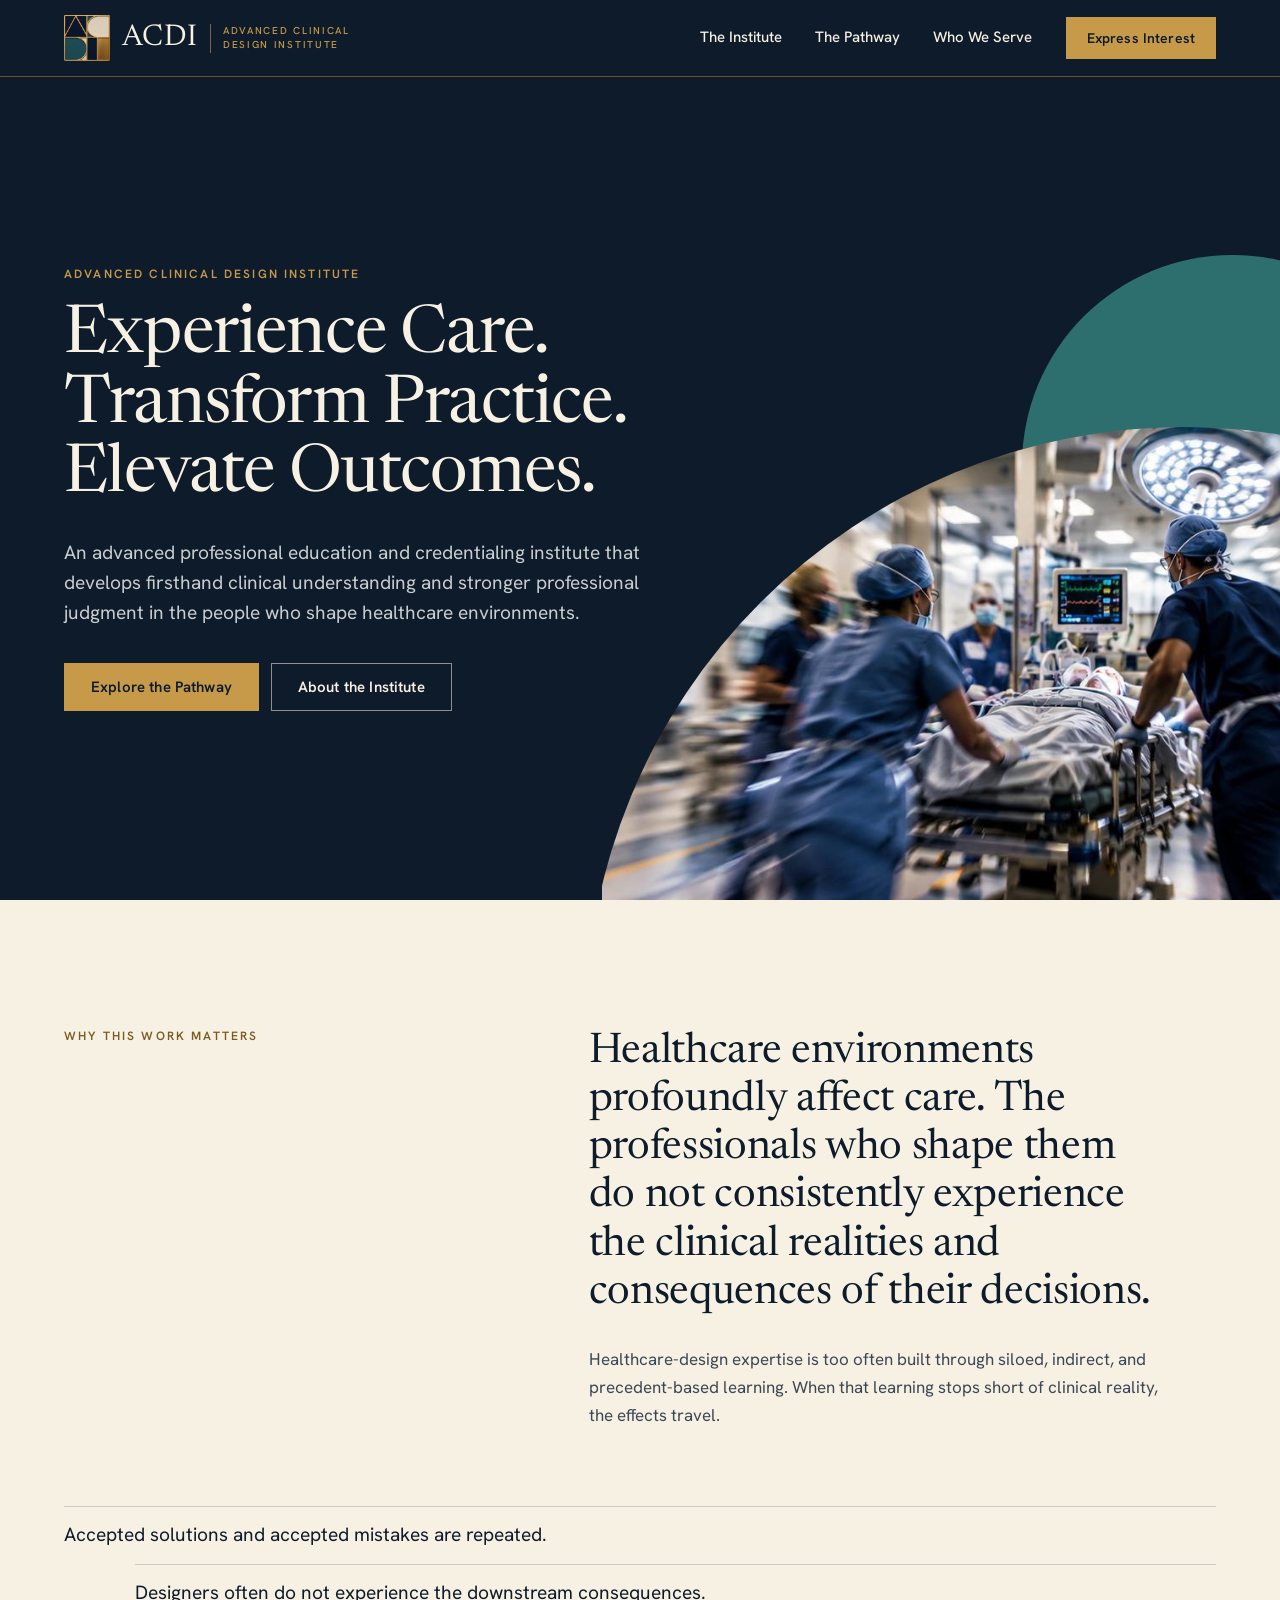
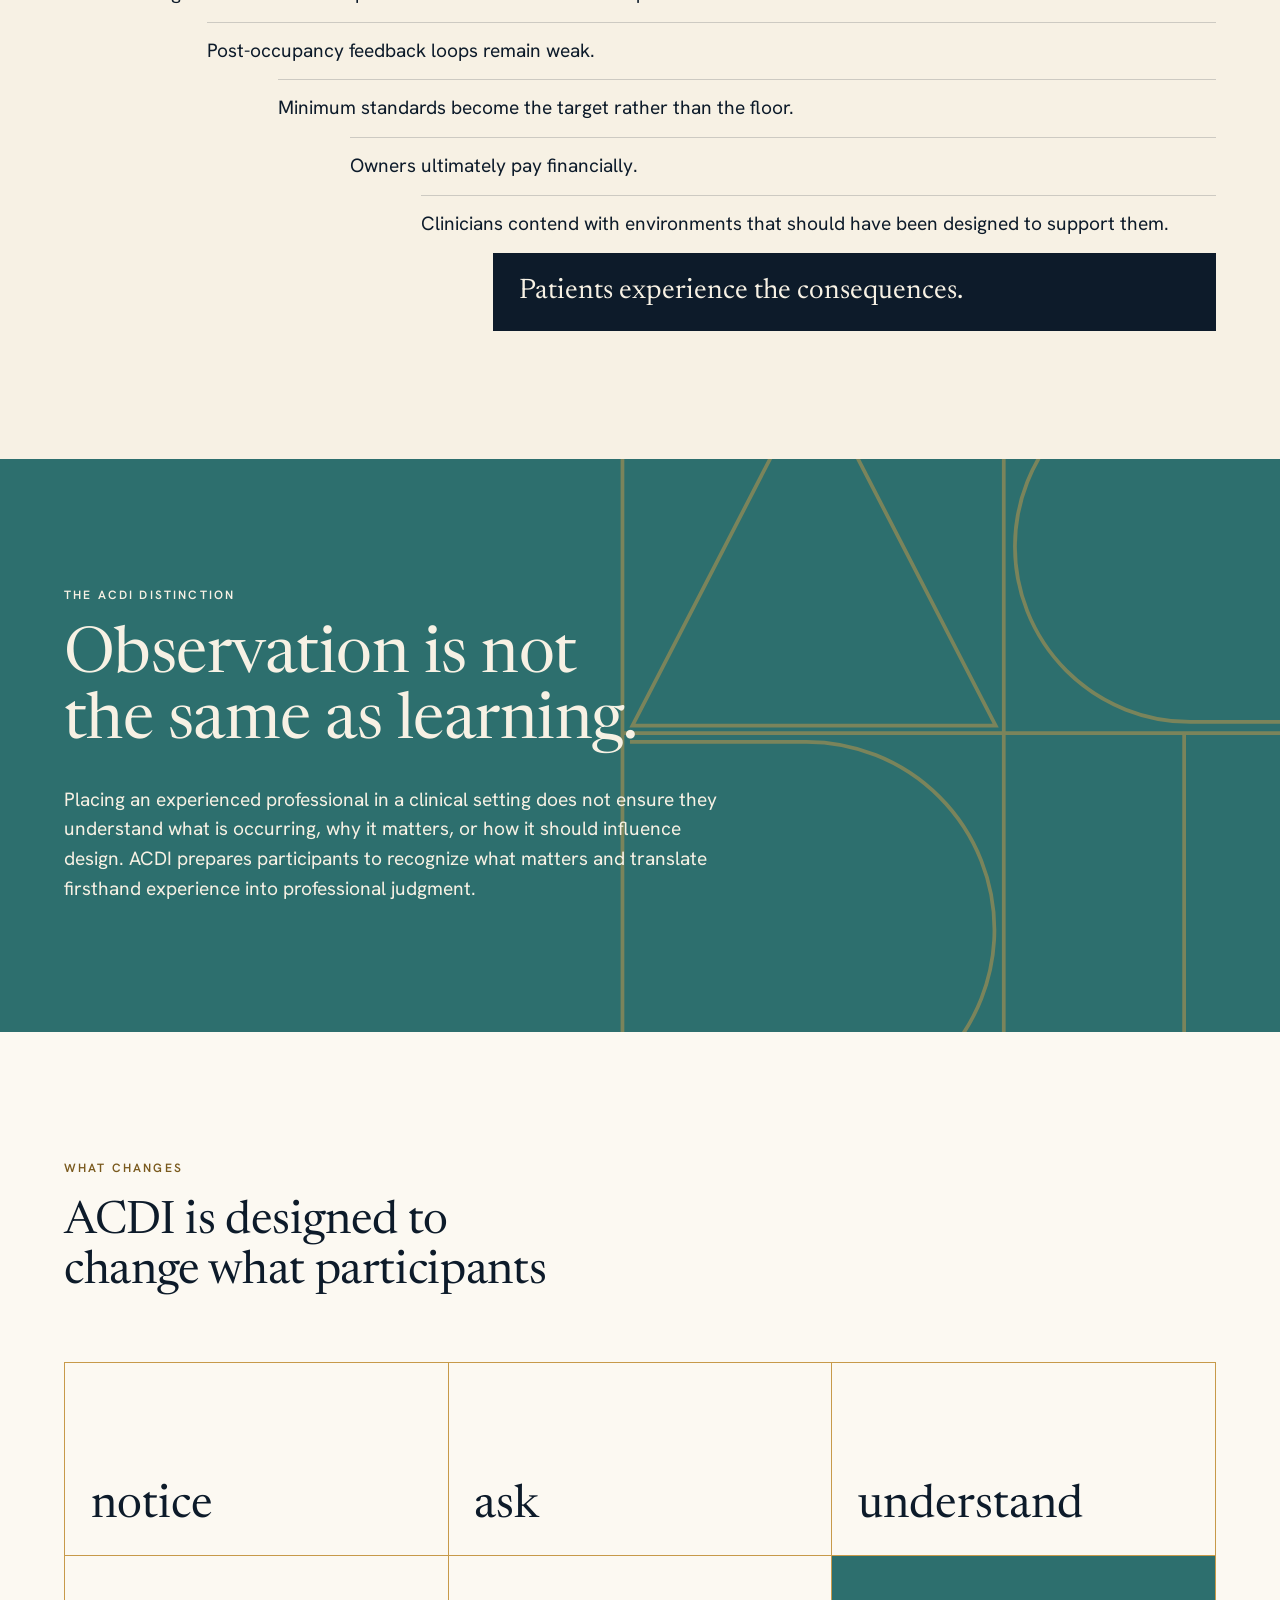
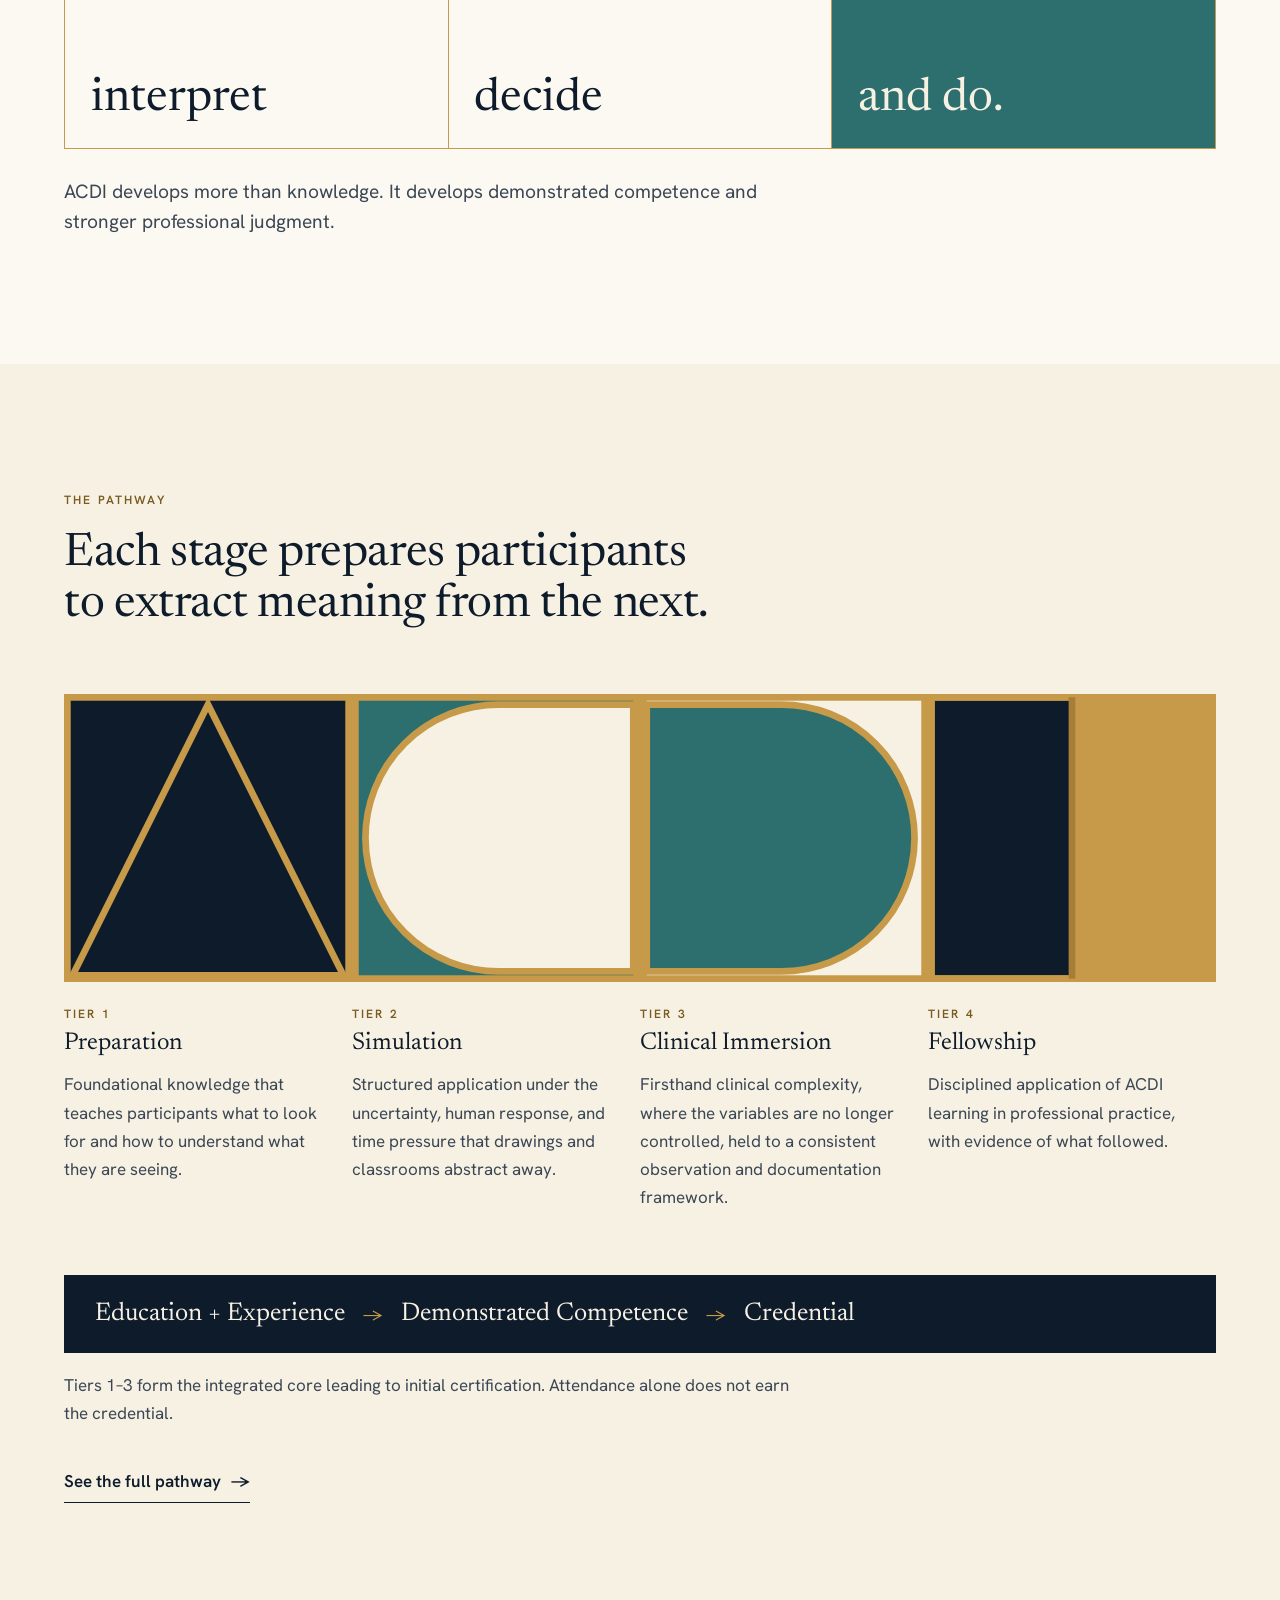
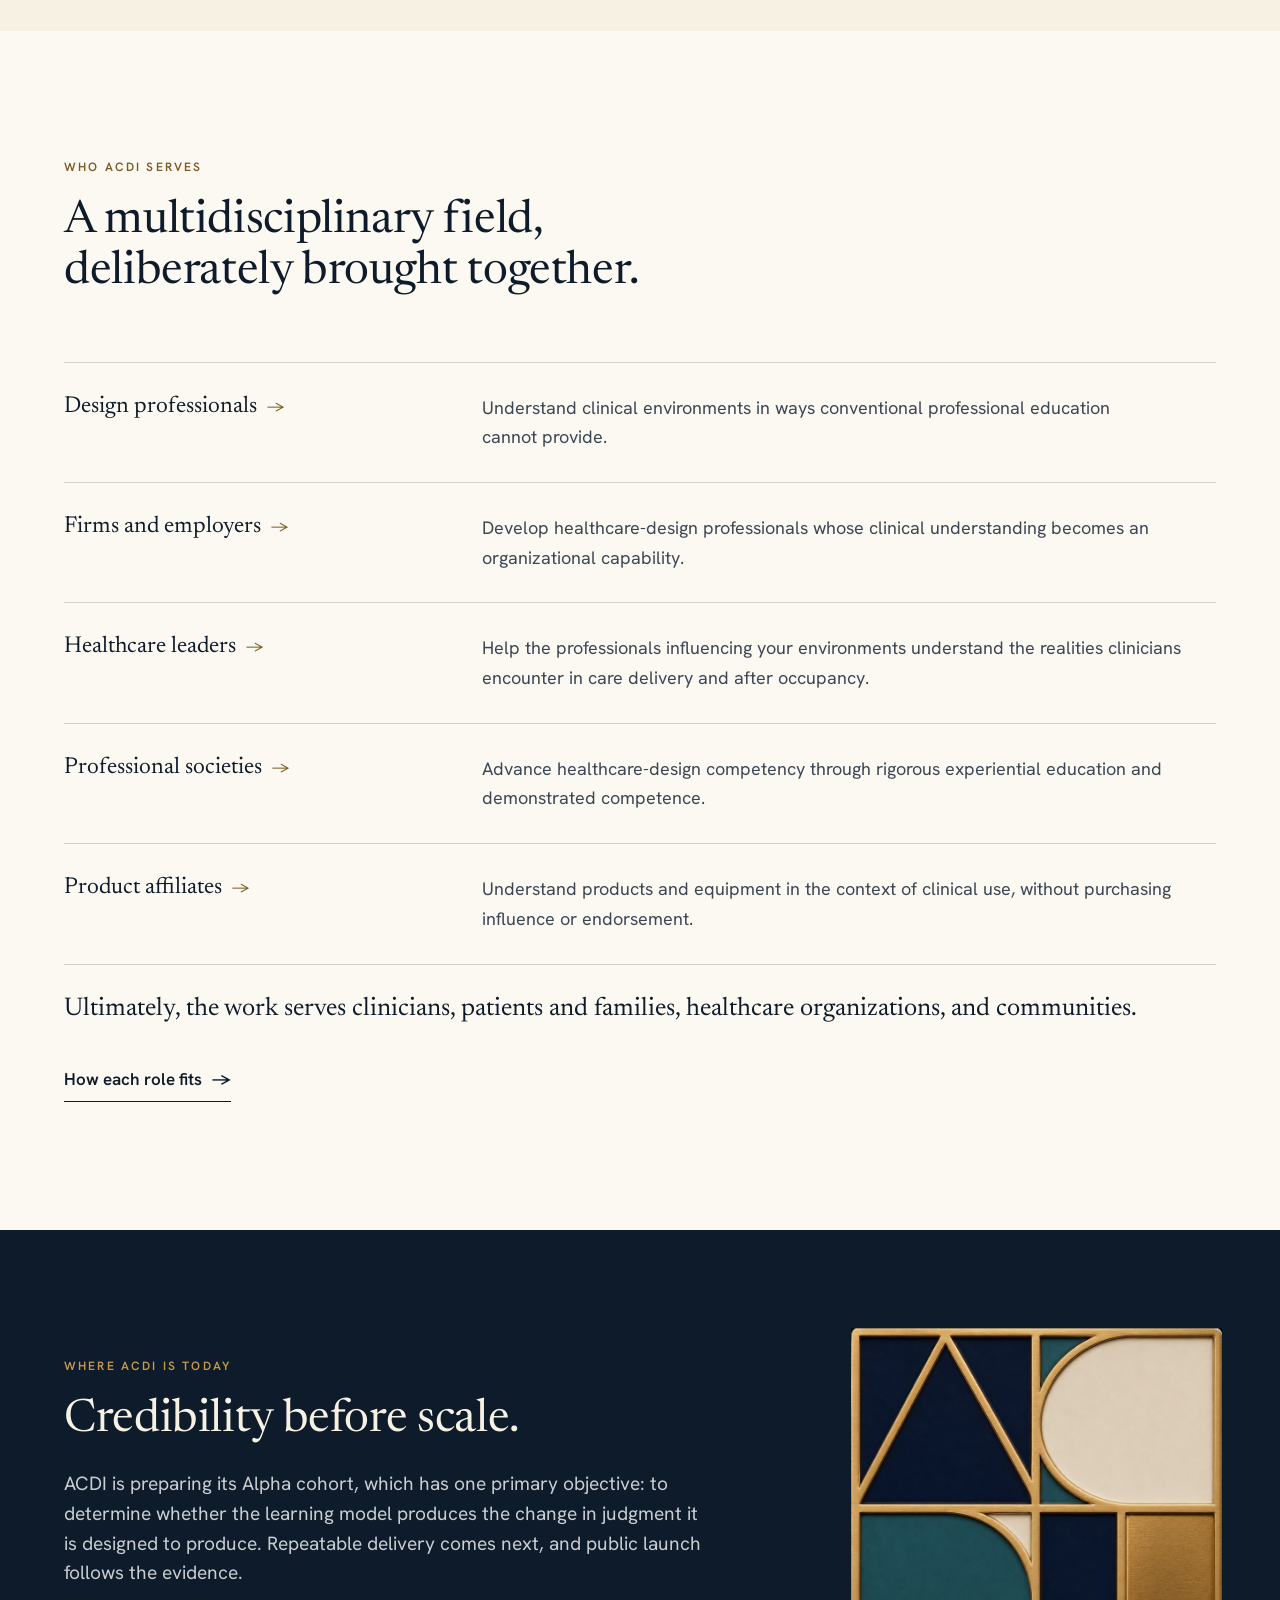
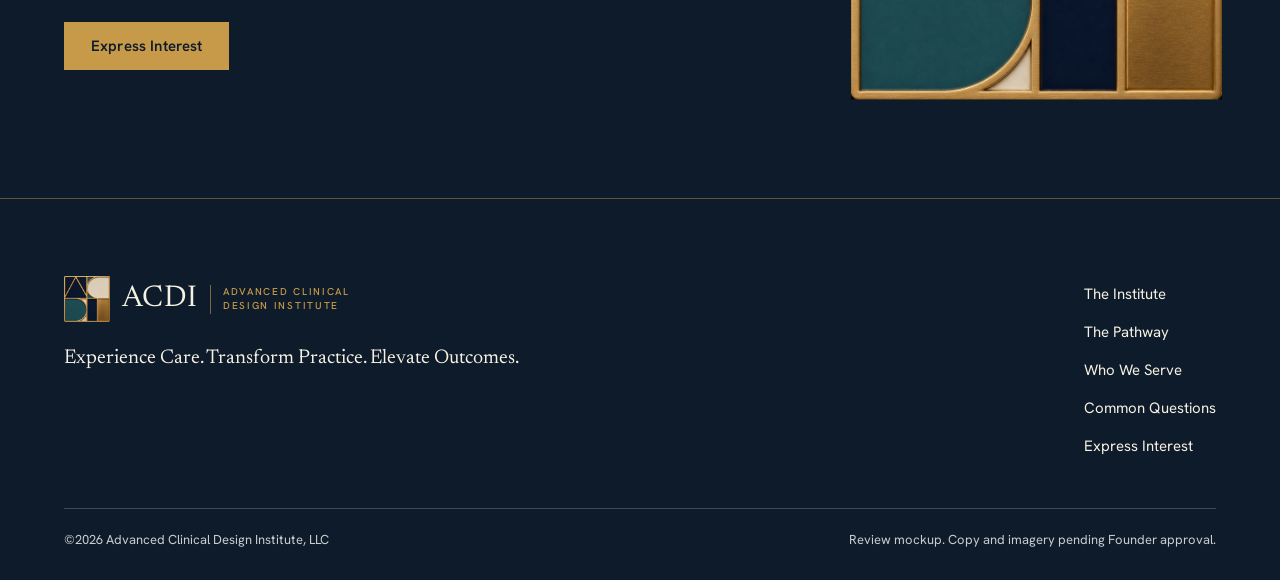
==== index.html @ 45bb272f "Add ACDI website review mockup Five-page static site built from the ACDI brand identity packet: home" ====
<!doctype html>
<html lang="en">
<head>
  <meta charset="utf-8">
  <meta name="viewport" content="width=device-width, initial-scale=1">
  <title>ACDI | Advanced Clinical Design Institute</title>
  <meta name="description" content="ACDI is an advanced professional education and credentialing institute that develops firsthand clinical understanding and stronger professional judgment in the people who shape healthcare environments.">
  <meta name="robots" content="noindex">
  <meta name="theme-color" content="#0D1B2A">
  <meta property="og:type" content="website">
  <meta property="og:site_name" content="Advanced Clinical Design Institute">
  <meta property="og:title" content="ACDI | Advanced Clinical Design Institute">
  <meta property="og:description" content="ACDI is an advanced professional education and credentialing institute that develops firsthand clinical understanding and stronger professional judgment in the people who shape healthcare environments.">
  <link rel="icon" href="assets/img/favicon-64.png" type="image/png">
  <link rel="apple-touch-icon" href="assets/img/apple-touch-icon.png">
  <link rel="preconnect" href="https://fonts.googleapis.com">
  <link rel="preconnect" href="https://fonts.gstatic.com" crossorigin>
  <link rel="stylesheet" href="https://fonts.googleapis.com/css2?family=Hanken+Grotesk:wght@400;500;600&family=Newsreader:opsz,wght@6..72,300..500&display=swap">
  <link rel="stylesheet" href="assets/css/site.css">
</head>
<body>
  <a class="skip" href="#main">Skip to content</a>

  <header class="site-head">
    <div class="wrap site-head__in">
      <a class="lockup" href="index.html" aria-label="ACDI, Advanced Clinical Design Institute, home">
        <img src="assets/img/acdi-mark-144.png" alt="" width="46" height="46">
        <span class="lockup__word">ACDI</span>
        <span class="lockup__desc">Advanced Clinical<br>Design Institute</span>
      </a>
      <button class="nav-toggle" type="button" aria-expanded="false" aria-controls="nav">Menu</button>
      <nav id="nav" class="nav" aria-label="Primary">
        <a href="institute.html">The Institute</a>
        <a href="pathway.html">The Pathway</a>
        <a href="who-we-serve.html">Who We Serve</a>
        <a class="btn btn--brass" href="get-involved.html">Express Interest</a>
      </nav>
    </div>
  </header>

  <main id="main">
    <section class="hero">
      <div class="wrap hero__in">
        <div class="hero__copy">
          <p class="eyebrow">Advanced Clinical Design Institute</p>
          <h1><span>Experience Care.</span> <span>Transform Practice.</span> <span>Elevate Outcomes.</span></h1>
          <p class="lead">An advanced professional education and credentialing institute that develops firsthand clinical understanding and stronger professional judgment in the people who shape healthcare environments.</p>
          <div class="btn-row">
            <a class="btn btn--brass" href="pathway.html">Explore the Pathway</a>
            <a class="btn btn--ghost" href="institute.html">About the Institute</a>
          </div>
        </div>
      </div>
      <div class="hero__art">
        <span class="hero__arc"></span>
        <img class="hero__photo" src="assets/img/hero-clinical.jpg" width="801" height="568" fetchpriority="high" alt="A clinical team moves a patient on a stretcher through a busy hospital unit.">
      </div>
    </section>

    <section class="section">
      <div class="wrap">
        <div class="split">
          <p class="eyebrow">Why this work matters</p>
          <div>
            <p class="statement">Healthcare environments profoundly affect care. The professionals who shape them do not consistently experience the clinical realities and consequences of their decisions.</p>
            <p class="why__intro body-soft">Healthcare-design expertise is too often built through siloed, indirect, and precedent-based learning. When that learning stops short of clinical reality, the effects travel.</p>
          </div>
        </div>
        <ol class="cascade" aria-label="How the gap carries through to patients">
          <li style="--i:0">Accepted solutions and accepted mistakes are repeated.</li>
          <li style="--i:1">Designers often do not experience the downstream consequences.</li>
          <li style="--i:2">Post-occupancy feedback loops remain weak.</li>
          <li style="--i:3">Minimum standards become the target rather than the floor.</li>
          <li style="--i:4">Owners ultimately pay financially.</li>
          <li style="--i:5">Clinicians contend with environments that should have been designed to support them.</li>
          <li style="--i:6">Patients experience the consequences.</li>
        </ol>
      </div>
    </section>

    <section class="section section--teal observe">
      <div class="wrap">
        <div class="observe__in">
          <p class="eyebrow">The ACDI distinction</p>
          <h2>Observation is not the same as learning.</h2>
          <p class="lead">Placing an experienced professional in a clinical setting does not ensure they understand what is occurring, why it matters, or how it should influence design. ACDI prepares participants to recognize what matters and translate firsthand experience into professional judgment.</p>
        </div>
      </div>
    </section>

    <section class="section section--paper">
      <div class="wrap">
        <div class="section-head">
          <p class="eyebrow">What changes</p>
          <h2>ACDI is designed to change what participants</h2>
        </div>
        <ul class="verbs">
          <li>notice</li>
          <li>ask</li>
          <li>understand</li>
          <li>interpret</li>
          <li>decide</li>
          <li>and do.</li>
        </ul>
        <p class="verbs-note lead body-soft">ACDI develops more than knowledge. It develops demonstrated competence and stronger professional judgment.</p>
      </div>
    </section>

    <section class="section">
      <div class="wrap">
        <div class="section-head">
          <p class="eyebrow">The pathway</p>
          <h2>Each stage prepares participants to extract meaning from the next.</h2>
        </div>
        <ol class="tiers">
          <li class="tier">
            <a class="tier__link" href="pathway.html#tier-1">
              <img class="tier__shape" src="assets/img/shape-a.svg" alt="" width="600" height="600">
              <span class="tier__body">
              <span class="tier__num">Tier 1</span>
              <span class="tier__name">Preparation</span>
              <span class="tier__text body-soft">Foundational knowledge that teaches participants what to look for and how to understand what they are seeing.</span>
            </span>
            </a>
          </li>
          <li class="tier">
            <a class="tier__link" href="pathway.html#tier-2">
              <img class="tier__shape" src="assets/img/shape-c.svg" alt="" width="600" height="600">
              <span class="tier__body">
              <span class="tier__num">Tier 2</span>
              <span class="tier__name">Simulation</span>
              <span class="tier__text body-soft">Structured application under the uncertainty, human response, and time pressure that drawings and classrooms abstract away.</span>
            </span>
            </a>
          </li>
          <li class="tier">
            <a class="tier__link" href="pathway.html#tier-3">
              <img class="tier__shape" src="assets/img/shape-d.svg" alt="" width="600" height="600">
              <span class="tier__body">
              <span class="tier__num">Tier 3</span>
              <span class="tier__name">Clinical Immersion</span>
              <span class="tier__text body-soft">Firsthand clinical complexity, where the variables are no longer controlled, held to a consistent observation and documentation framework.</span>
            </span>
            </a>
          </li>
          <li class="tier">
            <a class="tier__link" href="pathway.html#tier-4">
              <img class="tier__shape" src="assets/img/shape-i.svg" alt="" width="600" height="600">
              <span class="tier__body">
              <span class="tier__num">Tier 4</span>
              <span class="tier__name">Fellowship</span>
              <span class="tier__text body-soft">Disciplined application of ACDI learning in professional practice, with evidence of what followed.</span>
            </span>
            </a>
          </li>
        </ol>
        <p class="formula" aria-label="Education plus experience leads to demonstrated competence, which leads to the credential.">
          <span>Education + Experience</span> <i aria-hidden="true">→</i> <span>Demonstrated Competence</span> <i aria-hidden="true">→</i> <span>Credential</span>
        </p>
        <p class="formula-note body-soft">Tiers 1–3 form the integrated core leading to initial certification. Attendance alone does not earn the credential.</p>
        <p class="more"><a class="link-arrow" href="pathway.html">See the full pathway</a></p>
      </div>
    </section>

    <section class="section section--paper">
      <div class="wrap">
        <div class="section-head">
          <p class="eyebrow">Who ACDI serves</p>
          <h2>A multidisciplinary field, deliberately brought together.</h2>
        </div>
        <ul class="rows rows--linked">
          <li><h3><a href="who-we-serve.html#participants">Design professionals</a></h3><p>Understand clinical environments in ways conventional professional education cannot provide.</p></li>
          <li><h3><a href="who-we-serve.html#firms">Firms and employers</a></h3><p>Develop healthcare-design professionals whose clinical understanding becomes an organizational capability.</p></li>
          <li><h3><a href="who-we-serve.html#healthcare">Healthcare leaders</a></h3><p>Help the professionals influencing your environments understand the realities clinicians encounter in care delivery and after occupancy.</p></li>
          <li><h3><a href="who-we-serve.html#societies">Professional societies</a></h3><p>Advance healthcare-design competency through rigorous experiential education and demonstrated competence.</p></li>
          <li><h3><a href="who-we-serve.html#affiliates">Product affiliates</a></h3><p>Understand products and equipment in the context of clinical use, without purchasing influence or endorsement.</p></li>
        </ul>
        <p class="ultimately">Ultimately, the work serves clinicians, patients and families, healthcare organizations, and communities.</p>
        <p class="more"><a class="link-arrow" href="who-we-serve.html">How each role fits</a></p>
      </div>
    </section>

    <section class="section section--navy closing">
      <div class="wrap">
        <div class="closing__in">
          <p class="eyebrow">Where ACDI is today</p>
          <h2>Credibility before scale.</h2>
          <p class="lead">ACDI is preparing its Alpha cohort, which has one primary objective: to determine whether the learning model produces the change in judgment it is designed to produce. Repeatable delivery comes next, and public launch follows the evidence.</p>
          <div class="btn-row">
            <a class="btn btn--brass" href="get-involved.html">Express Interest</a>
          </div>
        </div>
      </div>
      <img class="closing__mark" src="assets/img/acdi-mark-840.jpg" alt="" width="840" height="840" loading="lazy" decoding="async">
    </section>
  </main>

  <footer class="site-foot">
    <div class="wrap">
      <div class="site-foot__top">
        <div>
          <a class="lockup" href="index.html" aria-label="ACDI, Advanced Clinical Design Institute, home">
            <img src="assets/img/acdi-mark-144.png" alt="" width="46" height="46" loading="lazy" decoding="async">
            <span class="lockup__word">ACDI</span>
            <span class="lockup__desc">Advanced Clinical<br>Design Institute</span>
          </a>
          <p class="site-foot__line">Experience Care. Transform Practice. Elevate Outcomes.</p>
        </div>
        <nav aria-label="Footer">
          <ul>
            <li><a href="institute.html">The Institute</a></li>
            <li><a href="pathway.html">The Pathway</a></li>
            <li><a href="who-we-serve.html">Who We Serve</a></li>
            <li><a href="pathway.html#questions">Common Questions</a></li>
            <li><a href="get-involved.html">Express Interest</a></li>
          </ul>
        </nav>
      </div>
      <div class="site-foot__legal">
        <p>©2026 Advanced Clinical Design Institute, LLC</p>
        <p>Review mockup. Copy and imagery pending Founder approval.</p>
      </div>
    </div>
  </footer>

  <script src="assets/js/site.js"></script>
</body>
</html>
---- assets/css/site.css ----
/* ACDI review mockup. Palette from the Brand Identity Hand-Off Packet, section 4. */
:root {
  --navy: #0D1B2A;
  --teal: #2D6F6E;
  --ivory: #F7F1E4;
  --brass: #C79A4A;

  /* Accessibility companions: brass and ivory text fail contrast on some fields. */
  --brass-ink: #7A5A1E;      /* brass-family text on ivory */
  --paper: #FCF9F2;          /* lighter ivory for alternating fields */
  --ink-soft: #3B4754;       /* body text on ivory */
  --ivory-soft: #C9CDD0;     /* body text on navy */
  --rule-light: rgba(13, 27, 42, .18);
  --rule-dark: rgba(247, 241, 228, .22);

  --serif: "Newsreader", "Iowan Old Style", Georgia, serif;
  --sans: "Hanken Grotesk", "Helvetica Neue", Arial, sans-serif;

  --gutter: clamp(20px, 5vw, 72px);
  --section: clamp(64px, 10vw, 148px);
  --head-h: 76px;
}

*, *::before, *::after { box-sizing: border-box; }
html { -webkit-text-size-adjust: 100%; scroll-padding-top: calc(var(--head-h) + 28px); }
html:has(.subnav) { scroll-padding-top: calc(var(--head-h) + 50px); }
@media (prefers-reduced-motion: no-preference) { html { scroll-behavior: smooth; } }
a, button, summary, select { touch-action: manipulation; }
body {
  margin: 0;
  background: var(--ivory);
  color: var(--navy);
  font: 400 1.0625rem/1.65 var(--sans);
  -webkit-font-smoothing: antialiased;
}
img, svg { display: block; max-width: 100%; height: auto; }
a { color: inherit; }
:focus-visible { outline: 3px solid var(--brass); outline-offset: 3px; }

h1, h2, h3, p, ol, ul, dl, dd, figure, blockquote { margin: 0; }
ol, ul { padding: 0; list-style: none; }
h1, h2, h3 { font-family: var(--serif); font-weight: 400; text-wrap: balance; }
h1 { font-size: clamp(2.6rem, 5.2vw, 4.75rem); line-height: 1.04; letter-spacing: -.012em; }
h2 { font-size: clamp(2rem, 3.6vw, 3.25rem); line-height: 1.1; letter-spacing: -.008em; }
h3 { font-size: clamp(1.375rem, 1.9vw, 1.625rem); line-height: 1.2; }
p { text-wrap: pretty; }

.wrap { width: 100%; max-width: 1360px; margin-inline: auto; padding-inline: var(--gutter); }
.section { padding-block: var(--section); }
.section--paper { background: var(--paper); }
.section--navy { background: var(--navy); color: var(--ivory); }
.section--teal { background: var(--teal); color: var(--ivory); }

.eyebrow {
  font: 600 .75rem/1.4 var(--sans);
  letter-spacing: .18em;
  text-transform: uppercase;
  color: var(--brass-ink);
}
.section--navy .eyebrow, .hero .eyebrow, .page-head .eyebrow { color: var(--brass); }
.section--teal .eyebrow { color: var(--ivory); }
.eyebrow + h1, .eyebrow + h2 { margin-top: 20px; }

.lead { font-size: clamp(1.125rem, 1.5vw, 1.3125rem); line-height: 1.55; }
.body-soft { color: var(--ink-soft); }
.section--navy .body-soft { color: var(--ivory-soft); }
.stack > * + * { margin-top: 1.1em; }

.skip {
  position: absolute; left: 16px; top: -60px; z-index: 100;
  padding: 10px 16px; background: var(--brass); color: var(--navy); font-weight: 600;
}
.skip:focus { top: 12px; }

/* Buttons */
.btn {
  display: inline-flex; align-items: center; justify-content: center;
  min-height: 48px; padding: 12px 26px;
  border: 1px solid transparent;
  font: 600 .9375rem/1.2 var(--sans); letter-spacing: .01em;
  text-decoration: none; cursor: pointer;
  transition: background-color .18s ease, color .18s ease, border-color .18s ease;
}
.btn:active { transform: translateY(1px); }
.btn--brass { background: var(--brass); color: var(--navy); }
.btn--ghost { border-color: rgba(247, 241, 228, .55); color: var(--ivory); }
.btn--navy { background: var(--navy); color: var(--ivory); }
.btn-row { display: flex; flex-wrap: wrap; gap: 12px; }

.link-arrow {
  display: inline-flex; align-items: center; gap: 10px; min-height: 44px;
  font-weight: 600; text-decoration: none;
  border-bottom: 1px solid currentColor;
}
.link-arrow::after { content: "→"; transition: transform .18s ease; }

/* Hover effects stay off touch screens, where they would stick after a tap. */
@media (hover: hover) {
  .btn--brass:hover { background: #D6AC61; }
  .btn--ghost:hover { background: var(--ivory); border-color: var(--ivory); color: var(--navy); }
  .btn--navy:hover { background: var(--teal); }
  .link-arrow:hover::after { transform: translateX(4px); }
  .nav a:not(.btn):hover { border-bottom-color: var(--brass); }
  .site-foot nav a:hover { color: var(--brass); }
  .subnav a:hover { color: var(--teal); }
  .tier__link:hover .tier__name { color: var(--teal); text-decoration: underline; text-underline-offset: 5px; text-decoration-thickness: 1px; }
  .rows--linked li:hover h3 a { color: var(--teal); }
  .rows--linked li:hover h3 a::before { transform: translateX(4px); }
  .next:hover .next__arrow { background: var(--brass); border-color: var(--brass); color: var(--navy); }
  .faq summary:hover { color: var(--teal); }
}

/* Header */
.site-head {
  position: sticky; top: 0; z-index: 50;
  background: var(--navy); color: var(--ivory);
  border-bottom: 1px solid rgba(199, 154, 74, .45);
}
.site-head__in { display: flex; align-items: center; justify-content: space-between; gap: 24px; min-height: var(--head-h); }
.lockup { display: flex; align-items: center; gap: 12px; text-decoration: none; flex: none; }
.lockup img { width: 46px; height: 46px; }
.lockup__word { font: 400 1.875rem/1 var(--serif); letter-spacing: .015em; }
.lockup__desc {
  padding-left: 12px; border-left: 1px solid rgba(199, 154, 74, .6);
  font: 500 .625rem/1.45 var(--sans); letter-spacing: .17em; text-transform: uppercase;
  color: var(--brass);
}
.nav { display: flex; align-items: center; gap: clamp(18px, 2.6vw, 38px); }
.nav a:not(.btn) {
  padding-block: 8px; font-size: .9375rem; font-weight: 500; text-decoration: none;
  border-bottom: 1px solid transparent;
}
.nav a[aria-current="page"]:not(.btn) { border-bottom-color: var(--brass); color: var(--brass); }
.nav .btn { min-height: 42px; padding: 10px 20px; font-size: .875rem; }
.nav .btn[aria-current="page"] { box-shadow: 0 0 0 2px var(--navy), 0 0 0 3px var(--brass); }
.nav-toggle {
  display: none; min-height: 44px; padding: 8px 16px;
  background: none; border: 1px solid rgba(247, 241, 228, .45); color: var(--ivory);
  font: 600 .875rem var(--sans); cursor: pointer;
}

/* Home hero */
.hero { position: relative; overflow: hidden; background: var(--navy); color: var(--ivory); }
.hero__in { position: relative; z-index: 2; display: flex; flex-direction: column; justify-content: center; min-height: min(calc(100svh - var(--head-h) - 1px), 860px); padding-block: clamp(56px, 7vw, 104px); }
.hero__copy { max-width: 700px; }
.hero h1 span { display: block; }
.hero .lead { margin-top: 28px; max-width: min(34em, 46vw); color: var(--ivory-soft); }
.hero .btn-row { margin-top: 36px; }
.hero__art { position: absolute; right: 0; bottom: 0; z-index: 1; width: min(53vw, 900px); aspect-ratio: 801 / 568; }
.hero__arc {
  position: absolute; right: -24%; top: -34%;
  width: 62%; aspect-ratio: 1; border-radius: 50%;
  background: var(--teal);
}
/* Circle is fitted to the curved edge of the photograph in the packet cover. */
.hero__photo { position: absolute; inset: 0; width: 100%; height: 100%; clip-path: circle(101.8% at 85.85% 126.1%); }

@media (prefers-reduced-motion: no-preference) {
  .hero h1 span { animation: rise .7s cubic-bezier(.2, .7, .2, 1) both; }
  .hero h1 span:nth-child(2) { animation-delay: .12s; }
  .hero h1 span:nth-child(3) { animation-delay: .24s; }
  @keyframes rise { from { opacity: 0; transform: translateY(14px); } to { opacity: 1; transform: none; } }
}

/* Interior page head: each page borrows one letterform from the mark. */
.page-head { position: relative; background: var(--navy); color: var(--ivory); overflow: hidden; }
.page-head__in { display: grid; grid-template-columns: minmax(0, 1fr) clamp(220px, 29vw, 420px); gap: clamp(32px, 6vw, 96px); align-items: end; }
.page-head__copy { padding-block: clamp(56px, 8vw, 112px); align-self: center; }
.page-head .lead { margin-top: 26px; max-width: 36em; color: var(--ivory-soft); }
.page-head__shape { width: 100%; margin-bottom: -2px; }

/* Two-column section layout */
.split { display: grid; grid-template-columns: minmax(0, 5fr) minmax(0, 7fr); gap: clamp(32px, 6vw, 96px); }
.split--even { grid-template-columns: repeat(2, minmax(0, 1fr)); }
.section-head { max-width: 860px; margin-bottom: clamp(40px, 5vw, 72px); }
.section-head .lead { margin-top: 20px; }

/* Consequence cascade */
.statement { font: 400 clamp(1.875rem, 3.3vw, 3rem)/1.14 var(--serif); letter-spacing: -.008em; text-wrap: balance; }
.why__intro { margin-top: 28px; max-width: 34em; }
.cascade { margin-top: clamp(48px, 6vw, 88px); counter-reset: step; }
.cascade__title { margin-bottom: 18px; }
.cascade li {
  --step: calc(var(--i) * 6.2%);
  margin-left: var(--step);
  padding: 15px 0;
  border-top: 1px solid var(--rule-light);
  font-size: clamp(1.0625rem, 1.5vw, 1.25rem); line-height: 1.4;
}
.cascade li:last-child {
  padding: 22px 26px; border-top: 0; background: var(--navy); color: var(--ivory);
  font: 400 clamp(1.375rem, 2.2vw, 1.875rem)/1.2 var(--serif);
}

/* Observation panel */
.observe { position: relative; overflow: hidden; }
.observe::after {
  content: ""; position: absolute; right: -9%; top: 50%; z-index: 0;
  width: min(62vw, 780px); aspect-ratio: 1; transform: translateY(-50%);
  background: url("../img/lattice.svg") center / contain no-repeat; opacity: .5;
}
.observe__in { position: relative; z-index: 1; max-width: 680px; }
.observe h2 { font-size: clamp(2.5rem, 5vw, 4.5rem); line-height: 1.04; }
.observe p:last-child { margin-top: 28px; max-width: 37em; }

/* What changes */
.verbs { display: grid; grid-template-columns: repeat(3, 1fr); gap: 1px; background: var(--brass); border: 1px solid var(--brass); }
.verbs li {
  display: flex; align-items: flex-end; min-height: clamp(120px, 15vw, 214px);
  padding: clamp(16px, 2vw, 28px); background: var(--paper);
  font: 400 clamp(1.875rem, 3.6vw, 3.25rem)/1 var(--serif);
}
.verbs li:last-child { background: var(--teal); color: var(--ivory); }
.verbs-note { margin-top: 28px; max-width: 40em; }

/* Tier row: the four panes of the mark laid end to end */
.tiers { display: grid; grid-template-columns: repeat(4, minmax(0, 1fr)); }
.tier__link { display: block; height: 100%; text-decoration: none; }
.tier__shape { width: 100%; }
.tier__body { display: block; padding: 24px clamp(14px, 1.8vw, 26px) 0 0; }
.tier__num { display: block; font: 600 .75rem/1.4 var(--sans); letter-spacing: .18em; text-transform: uppercase; color: var(--brass-ink); }
.tier__name { display: block; margin: 6px 0 12px; font: 400 clamp(1.375rem, 1.9vw, 1.625rem)/1.2 var(--serif); }
.tier__text { display: block; }

.formula {
  display: flex; flex-wrap: wrap; align-items: center; gap: 12px 18px;
  margin-top: clamp(44px, 5vw, 72px); padding: 24px clamp(18px, 2.4vw, 32px);
  background: var(--navy); color: var(--ivory);
  font: 400 clamp(1.25rem, 2vw, 1.75rem)/1.2 var(--serif);
}
.formula i { font: 400 1.125rem var(--sans); color: var(--brass); }
.formula-note { margin-top: 18px; max-width: 44em; }
.more { margin-top: 32px; }

/* Who rows */
.rows > li { display: grid; grid-template-columns: minmax(0, 4fr) minmax(0, 8fr); gap: 8px clamp(24px, 4vw, 64px); padding-block: clamp(20px, 2.4vw, 30px); border-top: 1px solid var(--rule-light); }
.rows > li:last-child { border-bottom: 1px solid var(--rule-light); }
.rows h3 { font-size: clamp(1.25rem, 1.8vw, 1.5rem); }
.rows p { color: var(--ink-soft); font-size: 1.125rem; }
/* The whole row is the tap target on linked lists. */
.rows--linked > li { position: relative; }
.rows--linked h3 a { display: inline-flex; flex-direction: row-reverse; gap: 10px; align-items: baseline; text-decoration: none; }
.rows--linked h3 a::before { content: "→"; font: 400 1rem var(--sans); color: var(--brass-ink); transition: transform .18s ease; }
.rows--linked h3 a::after { content: ""; position: absolute; inset: 0; }
.ultimately { margin-top: 28px; max-width: 44em; font: 400 clamp(1.25rem, 2vw, 1.625rem)/1.3 var(--serif); }

/* Closing band */
.closing { position: relative; overflow: hidden; }
.closing__in { position: relative; z-index: 1; max-width: min(700px, 56%); }
.closing .lead { margin-top: 24px; color: var(--ivory-soft); }
.closing .btn-row { margin-top: 34px; }
.closing__mark { position: absolute; z-index: 0; right: calc(var(--gutter) * .9); top: 50%; width: clamp(260px, 29vw, 420px); transform: translateY(-50%); }

/* Institute page */
.loop { display: grid; grid-template-columns: repeat(4, minmax(0, 1fr)); gap: 1px; margin-top: clamp(36px, 4vw, 56px); background: var(--brass); border: 1px solid var(--brass); }
.loop li { padding: clamp(18px, 2vw, 28px); background: var(--paper); }
.loop b { display: block; margin-bottom: 26px; font: 400 2rem/1 var(--serif); color: var(--teal); }
.commitments > li { display: grid; grid-template-columns: 56px minmax(0, 5fr) minmax(0, 7fr); gap: 8px clamp(20px, 3vw, 48px); padding-block: 28px; border-top: 1px solid var(--rule-dark); }
.commitments > li:last-child { border-bottom: 1px solid var(--rule-dark); }
.commitments b { font: 400 1.75rem/1 var(--serif); color: var(--brass); }
.commitments p { color: var(--ivory-soft); }
.founders { display: grid; grid-template-columns: repeat(3, minmax(0, 1fr)); gap: clamp(20px, 3vw, 44px); }
.founder { padding-top: 22px; border-top: 2px solid var(--brass); }
.founder h3 { margin-bottom: 6px; }
.founder__cred { font-size: .9375rem; font-weight: 500; color: var(--brass-ink); }
.founder__role { margin-top: 16px; color: var(--ink-soft); }
.advisory { margin-top: clamp(32px, 4vw, 56px); max-width: 46em; color: var(--ink-soft); }
.advisory strong { color: var(--navy); font-weight: 600; }
.stages { display: grid; grid-template-columns: repeat(4, minmax(0, 1fr)); gap: clamp(20px, 2.6vw, 36px); }
.stage { padding-top: 18px; border-top: 1px solid var(--navy); }
.stage__name { font: 400 1.75rem/1.1 var(--serif); }
.stage__aim { margin: 4px 0 12px; font: 600 .75rem/1.4 var(--sans); letter-spacing: .18em; text-transform: uppercase; color: var(--brass-ink); }
.stage p:last-child { color: var(--ink-soft); }

/* Pathway page */
.tier-long { display: grid; grid-template-columns: clamp(150px, 19vw, 270px) minmax(0, 1fr); gap: clamp(28px, 5vw, 80px); padding-block: clamp(36px, 5vw, 64px); border-top: 1px solid var(--rule-light); }
.tier-long:first-child { border-top: 0; padding-top: 0; }
.tier-long h2 { margin: 8px 0 18px; font-size: clamp(1.875rem, 3vw, 2.625rem); }
.tier-long .lead { max-width: 36em; }
.tier-long ul { margin-top: 20px; max-width: 42em; }
.tick > li { position: relative; padding: 9px 0 9px 24px; color: var(--ink-soft); }
.tick > li::before { content: ""; position: absolute; left: 0; top: 19px; width: 10px; height: 10px; background: var(--brass); }
.section--navy .tick > li { color: var(--ivory-soft); }
.tick--spaced { margin-top: 20px; }
.sequence { display: flex; flex-wrap: wrap; gap: 10px 14px; align-items: center; font: 400 clamp(1.25rem, 2.2vw, 1.875rem)/1.25 var(--serif); }
.sequence li { display: inline-flex; align-items: center; gap: 14px; }
.sequence li:not(:last-child)::after { content: "→"; font: 400 1.0625rem var(--sans); color: var(--brass-ink); }
.pull { margin-top: 20px; font: 400 clamp(1.75rem, 3.2vw, 2.75rem)/1.16 var(--serif); }
.pull-note { margin-top: 22px; }

/* Who page */
.subnav { position: sticky; top: calc(var(--head-h) + 1px); z-index: 20; background: var(--paper); border-bottom: 1px solid var(--rule-light); }
.subnav ul { position: relative; display: flex; gap: 26px; overflow-x: auto; white-space: nowrap; scrollbar-width: none; }
.subnav ul::-webkit-scrollbar { display: none; }
.subnav a { display: inline-flex; align-items: center; min-height: 48px; font-size: .9375rem; font-weight: 500; text-decoration: none; }
.subnav a[aria-current="true"] { color: var(--teal); font-weight: 600; box-shadow: inset 0 -2px 0 var(--teal); }
.role { display: grid; grid-template-columns: minmax(0, 5fr) minmax(0, 7fr); gap: 20px clamp(32px, 6vw, 96px); padding-block: clamp(44px, 6vw, 84px); border-top: 1px solid var(--rule-light); }
.role:first-child { border-top: 0; padding-top: 0; }
.role h2 { font-size: clamp(1.875rem, 3vw, 2.625rem); }
.role__label { margin-bottom: 14px; }
.role__cta { margin-top: 22px; }
.disciplines { display: flex; flex-wrap: wrap; gap: 8px; margin-top: 22px; }
.disciplines li { padding: 6px 12px; border: 1px solid var(--rule-light); font-size: .9375rem; }
.boundary { margin-top: 26px; padding: 22px 24px; background: var(--navy); color: var(--ivory); }
.boundary b { display: block; margin-bottom: 6px; color: var(--brass); font: 600 .75rem/1.4 var(--sans); letter-spacing: .18em; text-transform: uppercase; }
.benefit { display: grid; grid-template-columns: repeat(4, minmax(0, 1fr)); gap: 1px; background: var(--rule-dark); border: 1px solid var(--rule-dark); margin-top: clamp(36px, 4vw, 56px); }
.benefit li { padding: clamp(20px, 2.4vw, 32px); background: var(--navy); font: 400 clamp(1.375rem, 2.2vw, 1.875rem)/1.15 var(--serif); }

/* Form */
.form { display: grid; grid-template-columns: repeat(2, minmax(0, 1fr)); gap: 22px; padding: clamp(22px, 3vw, 40px); background: var(--paper); border-top: 3px solid var(--brass); }
.field { display: flex; flex-direction: column; gap: 7px; min-width: 0; }
.field--wide { grid-column: 1 / -1; }
.field label { font-size: .9375rem; font-weight: 600; }
.field label span { font-weight: 400; color: var(--ink-soft); }
.field input, .field select, .field textarea {
  width: 100%; min-height: 48px; padding: 11px 13px;
  background: #fff; border: 1px solid rgba(13, 27, 42, .45); border-radius: 0;
  color: var(--navy); font: 400 1rem/1.4 var(--sans);
}
.field textarea { min-height: 132px; resize: vertical; }
.field input:focus, .field select:focus, .field textarea:focus { outline: 3px solid var(--teal); outline-offset: 0; border-color: var(--teal); }
.field input[aria-invalid="true"], .field select[aria-invalid="true"] { border-color: #A3341F; box-shadow: inset 0 0 0 1px #A3341F; }
.field__error { color: #A3341F; font-size: .9375rem; font-weight: 500; }
.field__error[hidden] { display: none; }
.split--form > .form { grid-column: 2; grid-row: 1; align-self: start; }
.split--form > .ways { grid-column: 1; grid-row: 1; }
.interest { margin-top: 28px; }
.form__foot { grid-column: 1 / -1; display: flex; flex-wrap: wrap; align-items: center; gap: 16px 22px; }
.form__status { flex: 1 1 280px; font-size: .9375rem; color: var(--ink-soft); }
.form__status.is-sent { padding: 12px 14px; background: var(--teal); color: var(--ivory); }
.interest > li { padding-block: 18px; border-top: 1px solid var(--rule-light); }
.interest > li:last-child { border-bottom: 1px solid var(--rule-light); }
.interest h3 { font-size: 1.25rem; margin-bottom: 4px; }
.interest p { color: var(--ink-soft); font-size: 1rem; }
.note { margin-top: 26px; font-size: .9375rem; color: var(--ink-soft); }

/* Footer */
.site-foot { background: var(--navy); color: var(--ivory); border-top: 1px solid rgba(199, 154, 74, .45); padding-block: clamp(48px, 6vw, 80px) 30px; font-size: .9375rem; }
.site-foot__top { display: grid; grid-template-columns: minmax(0, 1fr) auto; gap: 40px; align-items: start; }
.site-foot__line { margin-top: 22px; font: 400 1.25rem/1.45 var(--serif); }
.site-foot nav ul { display: grid; gap: 2px; }
.site-foot nav a { display: inline-flex; align-items: center; min-height: 36px; text-decoration: none; }
.site-foot__legal { display: flex; flex-wrap: wrap; justify-content: space-between; gap: 8px 32px; margin-top: 44px; padding-top: 20px; border-top: 1px solid var(--rule-dark); font-size: .8125rem; color: var(--ivory-soft); }

/* Common questions */
.faq { border-top: 1px solid var(--rule-light); }
.faq:last-child { border-bottom: 1px solid var(--rule-light); }
.faq summary {
  display: flex; justify-content: space-between; align-items: center; gap: 20px;
  min-height: 60px; padding-block: 14px;
  font: 400 clamp(1.1875rem, 1.7vw, 1.375rem)/1.3 var(--serif);
  cursor: pointer; list-style: none;
}
.faq summary::-webkit-details-marker { display: none; }
.faq summary::after { content: "+"; flex: none; font: 400 1.5rem/1 var(--sans); color: var(--brass-ink); }
.faq[open] summary::after { content: "–"; }
.faq p { max-width: 42em; padding-bottom: 22px; color: var(--ink-soft); }

/* Link to the next page */
.next { display: block; background: var(--teal); color: var(--ivory); text-decoration: none; }
.next__in { display: flex; align-items: center; justify-content: space-between; gap: 24px; padding-block: clamp(32px, 4vw, 52px); }
.next .eyebrow { display: block; color: var(--ivory); }
.next__title { display: block; margin-top: 8px; font: 400 clamp(1.875rem, 3.6vw, 3.25rem)/1.1 var(--serif); }
.next__arrow {
  display: inline-flex; flex: none; align-items: center; justify-content: center;
  width: clamp(48px, 5vw, 68px); aspect-ratio: 1;
  border: 1px solid rgba(247, 241, 228, .6); font-size: 1.375rem;
  transition: background-color .18s ease, color .18s ease, border-color .18s ease;
}

.page-head--missing .page-head__copy { padding-block: clamp(72px, 10vw, 148px); }
.page-head--missing .btn-row { margin-top: 32px; }

/* Tablet */
@media (max-width: 1040px) {
  .lockup__desc { display: none; }
  .hero__in { justify-content: flex-start; min-height: 0; padding-bottom: 48px; }
  .hero .lead { max-width: 36em; }
  .hero__art { position: relative; width: 100%; }
  .hero__arc { top: -14%; right: -22%; width: 52%; }
  .observe::after { display: none; }
  .observe__in { max-width: 760px; }
  .tiers { grid-template-columns: repeat(2, minmax(0, 1fr)); gap: 36px 32px; }
  .tier__link { display: grid; grid-template-columns: clamp(92px, 15vw, 132px) minmax(0, 1fr); gap: 20px; }
  .tier__body { padding: 0; }
  .loop, .stages, .benefit { grid-template-columns: repeat(2, minmax(0, 1fr)); }
  .site-foot nav a { min-height: 44px; }
}

/* Phone */
@media (max-width: 760px) {
  :root { --head-h: 64px; }
  .lockup img { width: 40px; height: 40px; }
  .lockup__word { font-size: 1.625rem; }
  .nav-toggle { display: inline-flex; align-items: center; }
  .nav {
    display: none; position: absolute; left: 0; right: 0; top: 100%;
    flex-direction: column; align-items: stretch; gap: 0;
    max-height: calc(100dvh - var(--head-h) - 1px); overflow-y: auto;
    padding: 8px var(--gutter) 22px; background: var(--navy);
    border-bottom: 1px solid rgba(199, 154, 74, .45);
  }
  .nav.is-open { display: flex; }
  .nav a:not(.btn) { padding-block: 14px; border-bottom: 1px solid var(--rule-dark); font-size: 1.0625rem; }
  .nav .btn { margin-top: 16px; min-height: 48px; }
  .site-head__in { position: static; }
  .page-head__in { grid-template-columns: minmax(0, 1fr); gap: 0; }
  .page-head__copy { padding-bottom: 36px; }
  .page-head__shape { width: 42%; margin-left: auto; }
  .split, .split--even, .role, .founders, .form { grid-template-columns: minmax(0, 1fr); }
  .split--form > .form, .split--form > .ways { grid-column: auto; grid-row: auto; }
  .rows > li, .commitments > li { grid-template-columns: minmax(0, 1fr); }
  .rows p { font-size: 1.0625rem; }
  .cascade li { --step: 0%; }
  .closing__in { max-width: none; }
  .verbs { grid-template-columns: repeat(2, 1fr); }
  .verbs li { min-height: 96px; padding: 14px; font-size: clamp(1.5rem, 7.4vw, 2.25rem); }
  .tiers { grid-template-columns: minmax(0, 1fr); }
  .formula { flex-direction: column; align-items: flex-start; gap: 6px; }
  .formula i { transform: rotate(90deg); }
  .tier-long { grid-template-columns: minmax(0, 1fr); gap: 20px; }
  .tier-long__shape { width: 112px; }
  .closing__mark { display: none; }
  .site-foot__top { grid-template-columns: minmax(0, 1fr); }

  /* The learning sequence reads better as a numbered list on a narrow screen. */
  .sequence { display: block; counter-reset: step; }
  .sequence li { display: flex; gap: 16px; padding-block: 12px; border-top: 1px solid var(--rule-light); counter-increment: step; }
  .sequence li::before { content: counter(step); flex: none; width: 1.2em; font: 500 1rem/1.6 var(--sans); color: var(--brass-ink); }
  .sequence li:not(:last-child)::after { content: none; }

  /* Fades the end of the "On this page" bar to show that it scrolls sideways. */
  .subnav ul { -webkit-mask-image: linear-gradient(to right, #000 calc(100% - 36px), transparent); mask-image: linear-gradient(to right, #000 calc(100% - 36px), transparent); }
  .subnav li:last-child { padding-right: 36px; }
}

@media (max-width: 460px) {
  .hero h1 { font-size: 10vw; }
  .loop, .stages, .benefit { grid-template-columns: minmax(0, 1fr); }
  .loop b { margin-bottom: 12px; }
  .btn-row .btn { flex: 1 1 100%; }
}

/* Phones held sideways: keep the sticky bars from covering the screen. */
@media (max-height: 520px) {
  .site-head { position: relative; }
  .subnav { position: static; }
  html, html:has(.subnav) { scroll-padding-top: 16px; }
}

@media print {
  .site-head, .subnav, .next, .skip, .nav-toggle { display: none; }
  body { font-size: 11pt; }
  .section { padding-block: 28pt; }
  .section, .hero, .page-head, .site-foot { -webkit-print-color-adjust: exact; print-color-adjust: exact; }
}
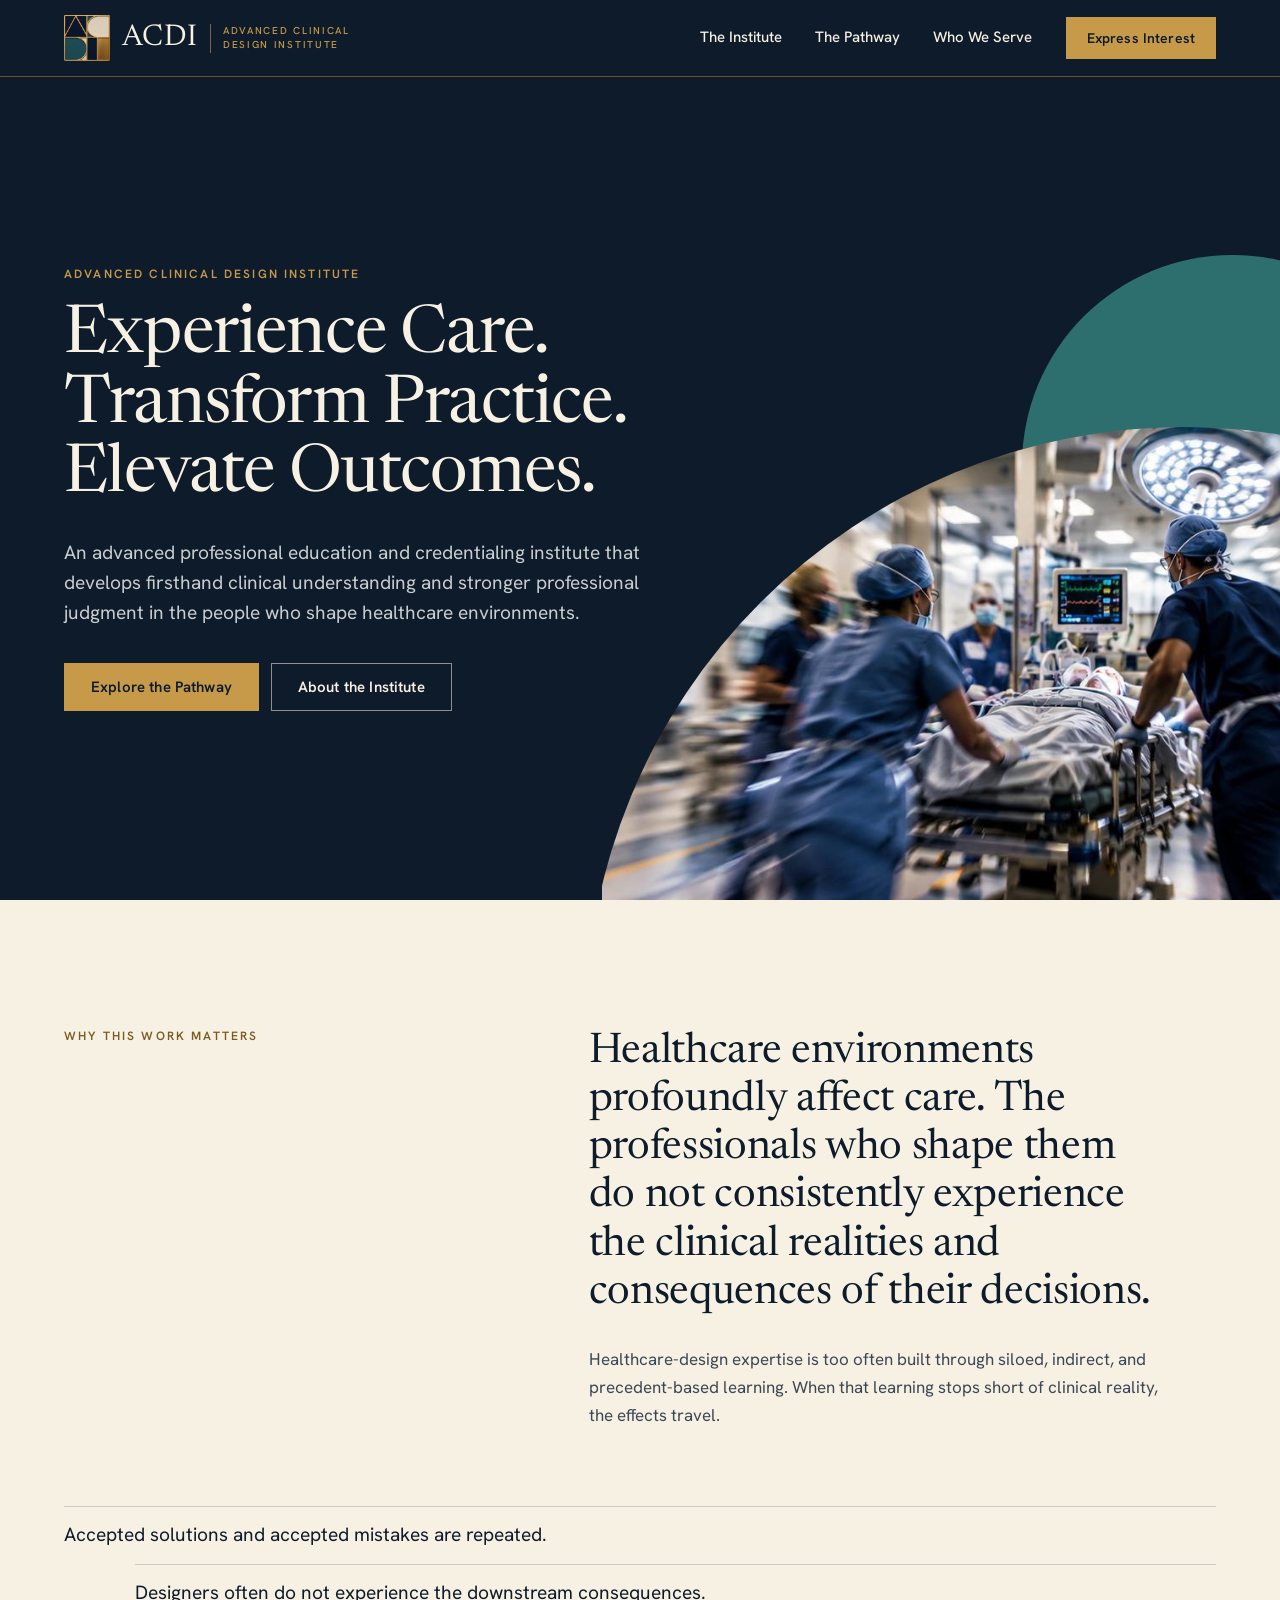
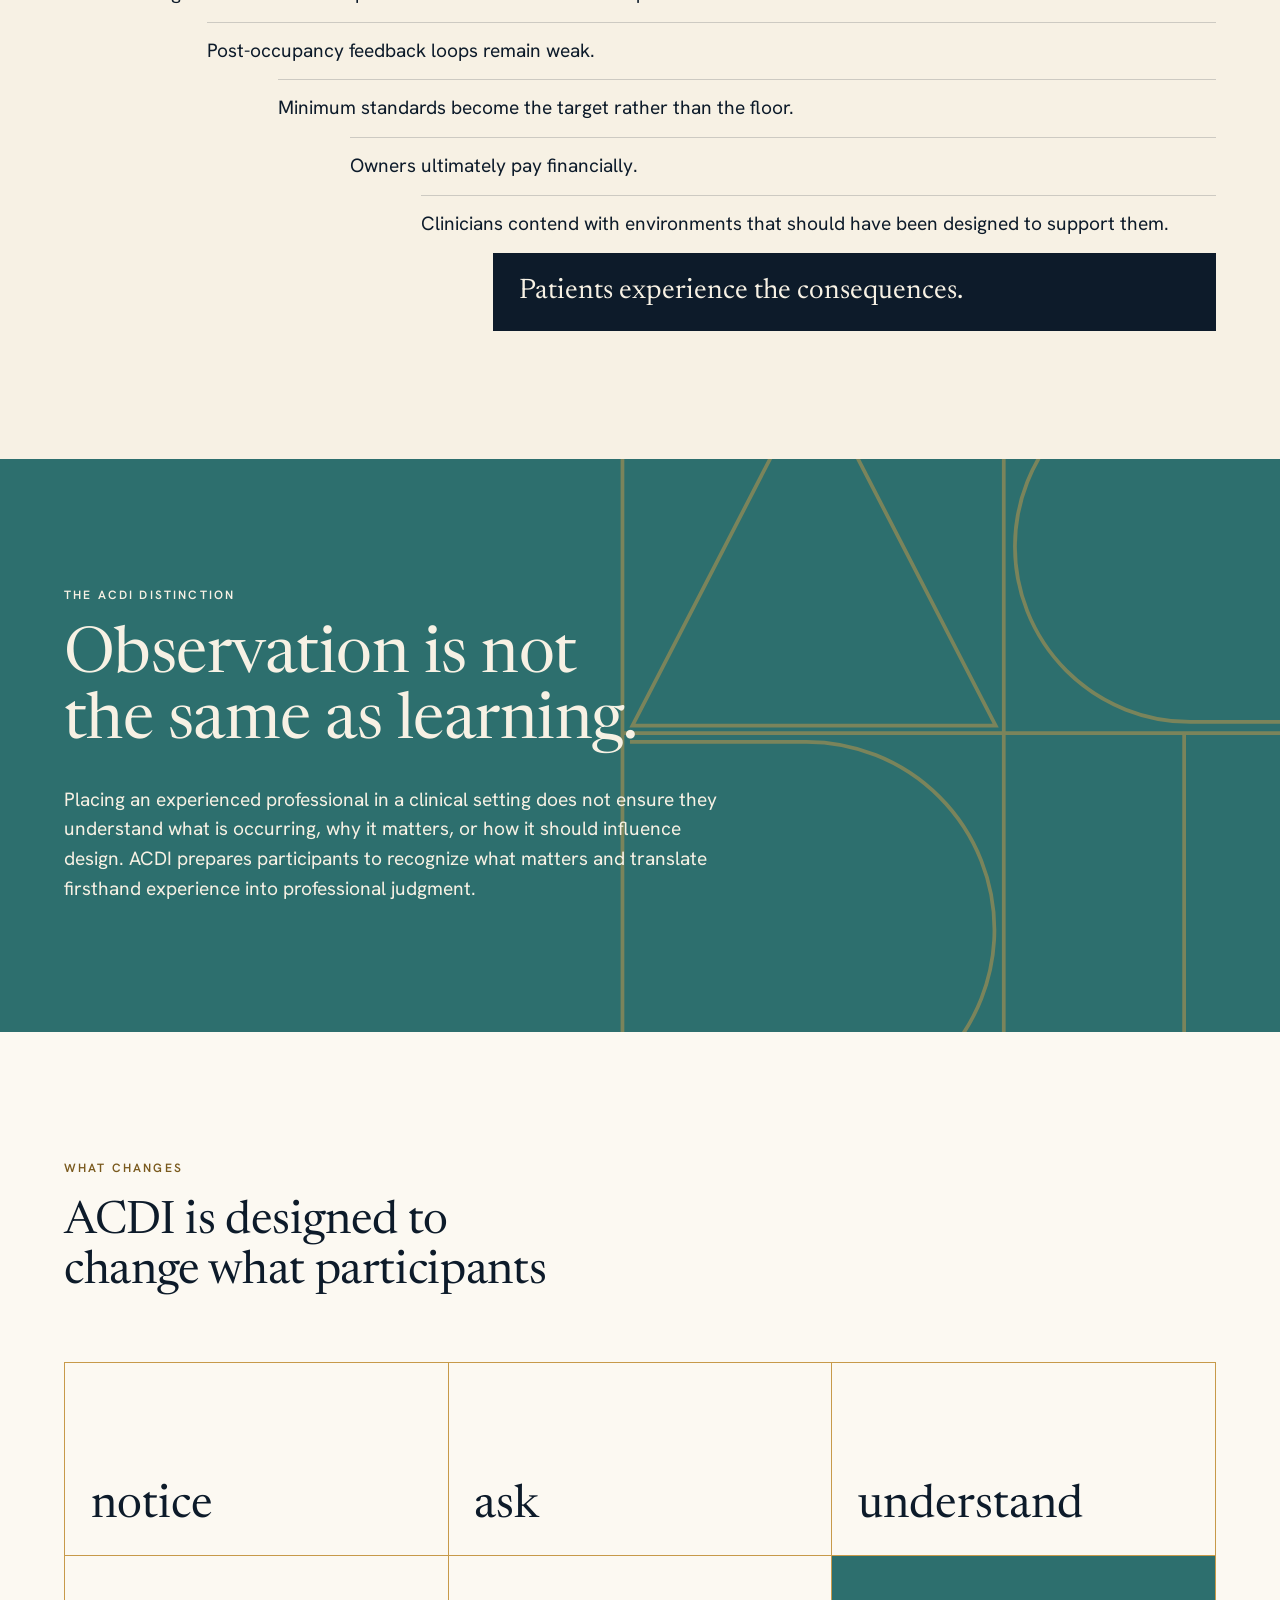
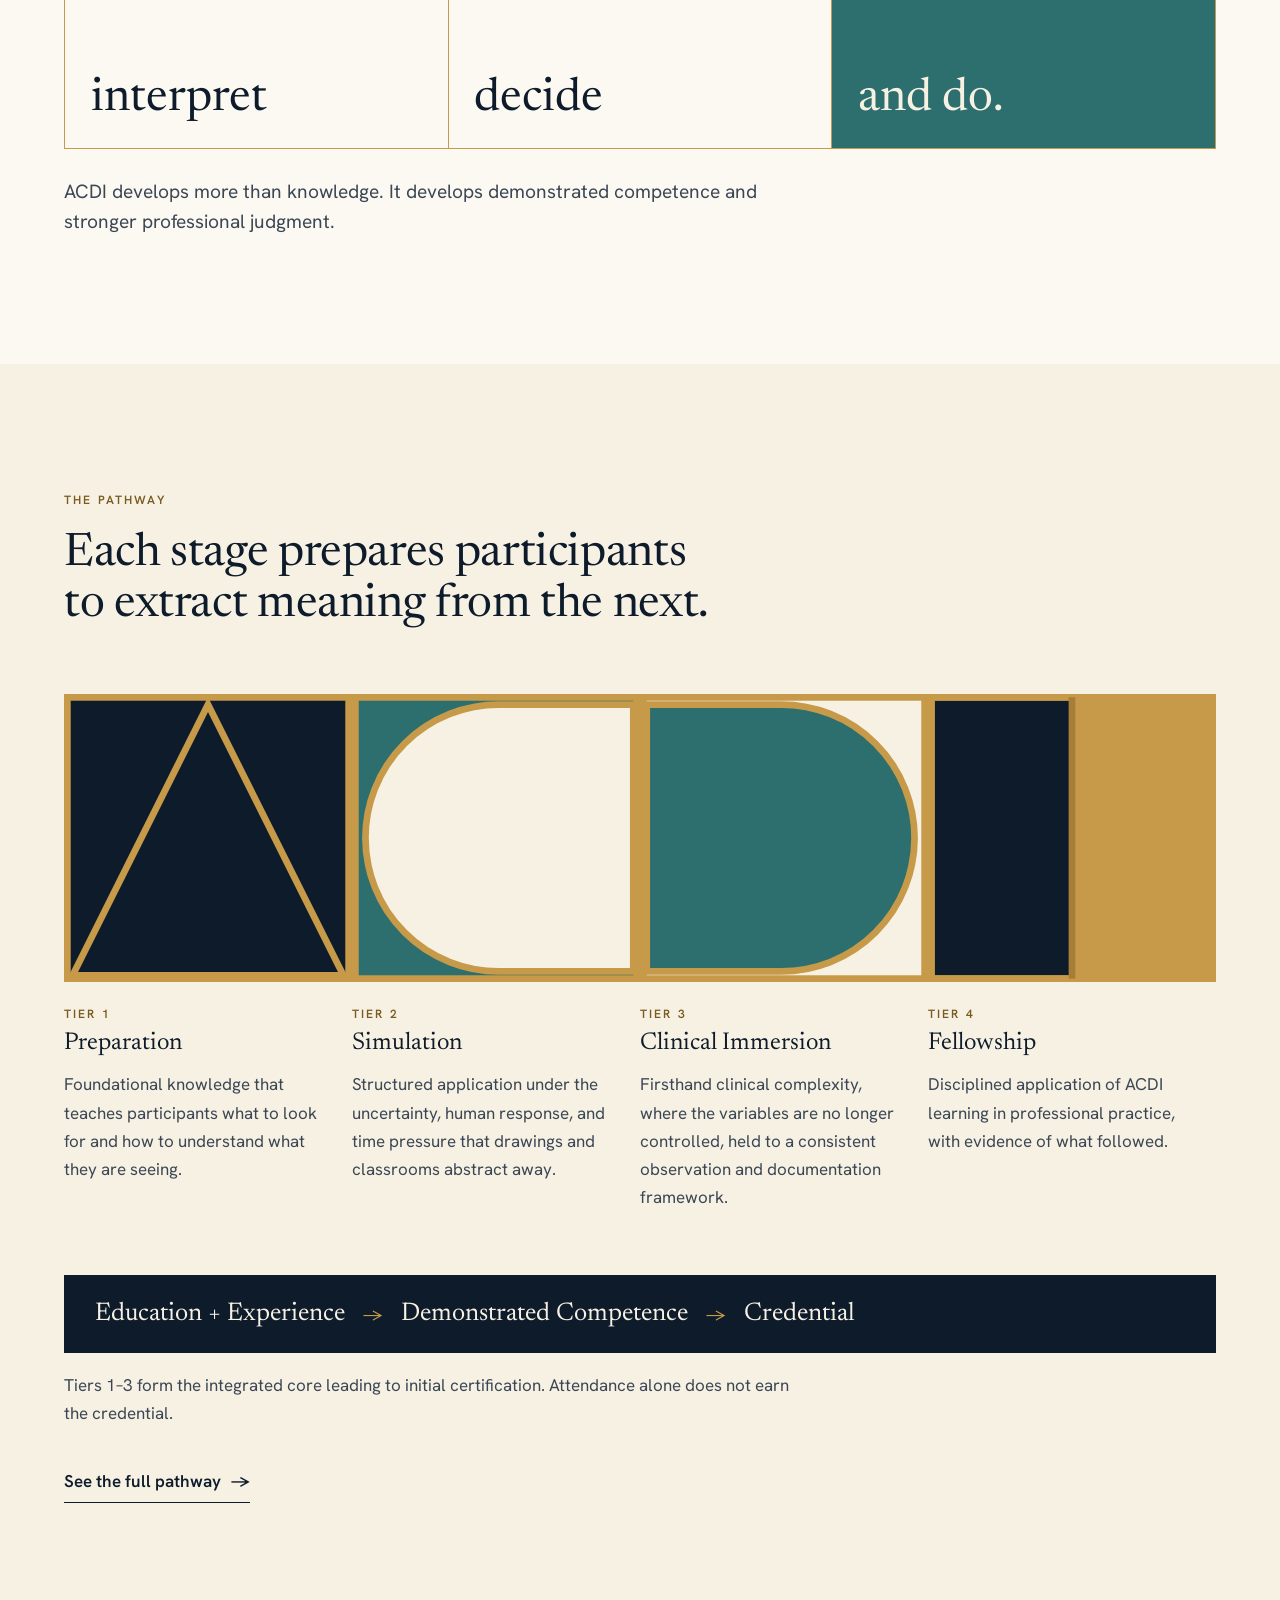
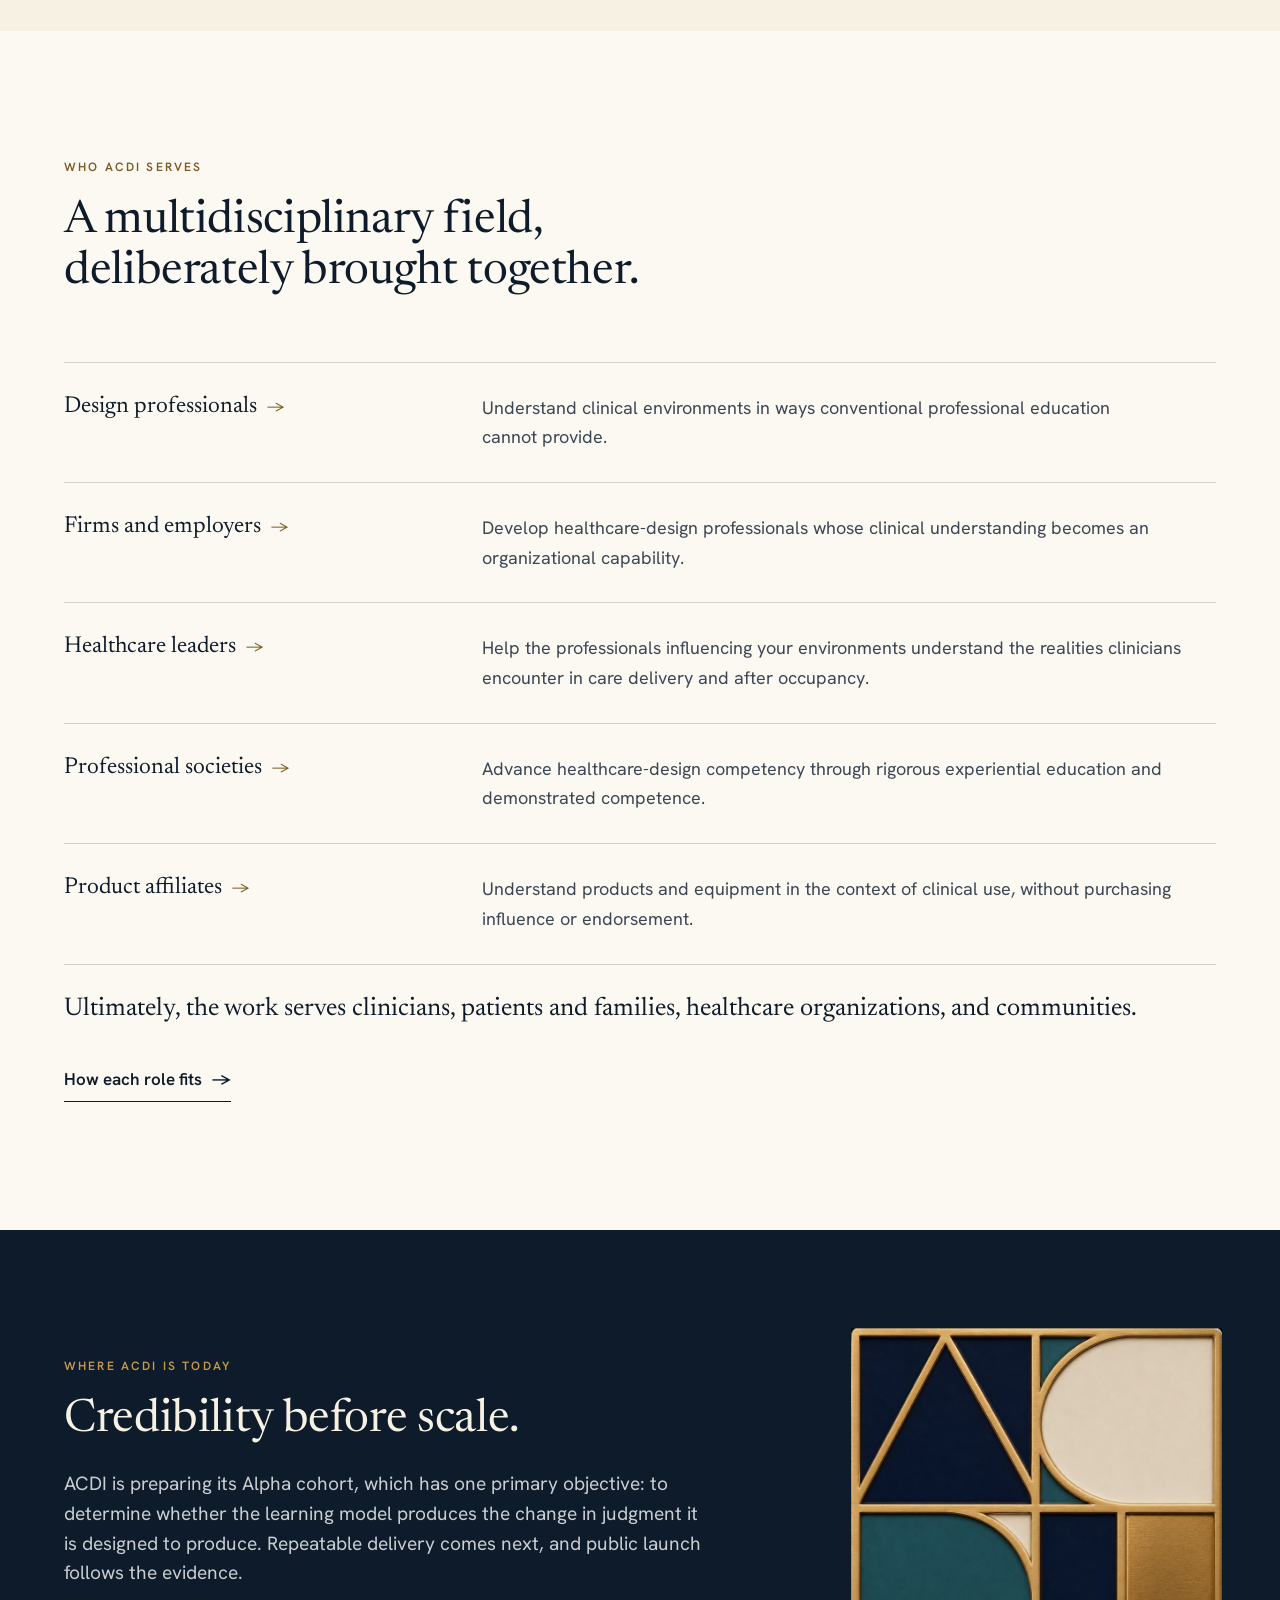
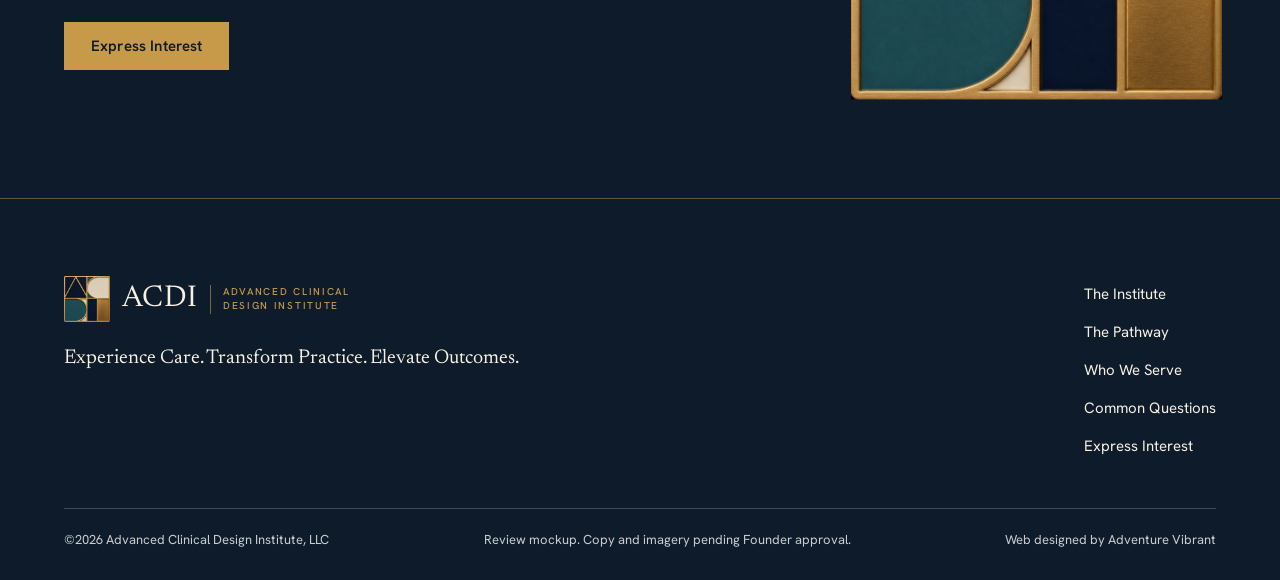
==== commit c787c2c0: "Add designer credit to the site footer Co-Authored-By: Claude Opus 5.5 <noreply@anthropic.com>" ====
--- a/index.html
+++ b/index.html
@@ -219,6 +219,7 @@
       <div class="site-foot__legal">
         <p>©2026 Advanced Clinical Design Institute, LLC</p>
         <p>Review mockup. Copy and imagery pending Founder approval.</p>
+        <p>Web designed by Adventure Vibrant</p>
       </div>
     </div>
   </footer>
